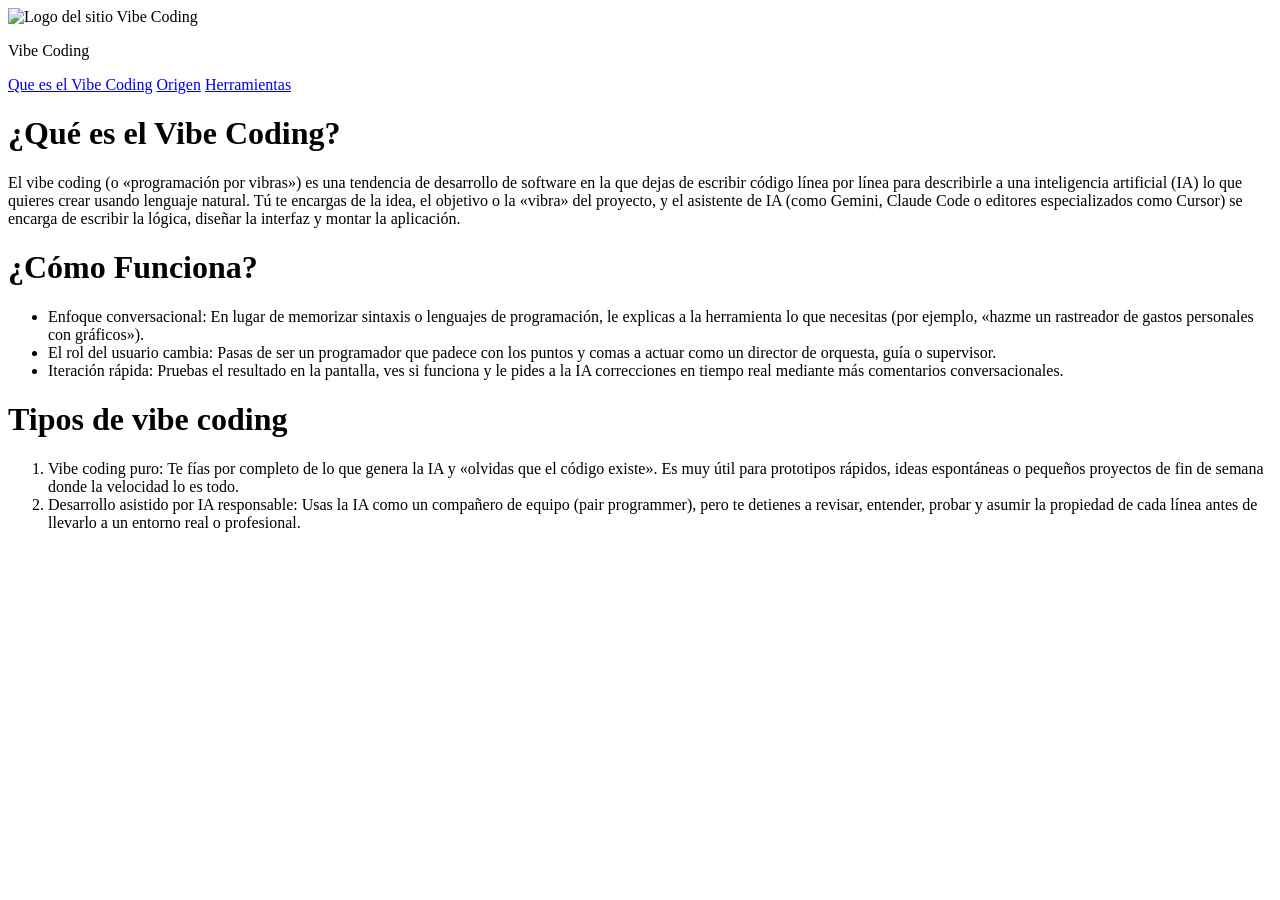
==== index.html @ e47ce8ad "Added: Informacion sobre vibe coding" ====
<!DOCTYPE html>
<html lang="es">
<head>
  <meta charset="UTF-8">
  <title>Vibe Coding</title>
    <link rel="stylesheet" href="css/style.css">
</head>
<body>
    <header class="encabezado">
    <img src="img/vibecode.png" alt="Logo del sitio Vibe Coding">
    <p class="sitio-titulo">Vibe Coding</p>
  </header>

    <nav>
        <a href="index.html">Que es el Vibe Coding</a>
        <a href="origen.html">Origen</a>
        <a href="herramientas.html">Herramientas</a>
  </nav>

  <h1>¿Qué es el Vibe Coding?</h1>
  <p>El vibe coding (o «programación por vibras») es una tendencia de desarrollo de software en la que dejas de escribir código línea por línea para describirle a una inteligencia artificial (IA) lo que quieres crear usando lenguaje natural.
  Tú te encargas de la idea, el objetivo o la «vibra» del proyecto, y el asistente de IA (como Gemini, Claude Code o editores especializados como Cursor) se encarga de escribir la lógica, diseñar la interfaz y montar la aplicación.</p>

  <h1>¿Cómo Funciona?</h1>
  <ul>
    <li>Enfoque conversacional: En lugar de memorizar sintaxis o lenguajes de programación, le explicas a la herramienta lo que necesitas (por ejemplo, «hazme un rastreador de gastos personales con gráficos»).</li>
    <li>El rol del usuario cambia: Pasas de ser un programador que padece con los puntos y comas a actuar como un director de orquesta, guía o supervisor.</li>
    <li>Iteración rápida: Pruebas el resultado en la pantalla, ves si funciona y le pides a la IA correcciones en tiempo real mediante más comentarios conversacionales.</li>
  </ul>

  <h1>Tipos de vibe coding</h1>
  <ol>
    <li>Vibe coding puro: Te fías por completo de lo que genera la IA y «olvidas que el código existe». Es muy útil para prototipos rápidos, ideas espontáneas o pequeños proyectos de fin de semana donde la velocidad lo es todo.</li>
    <li>Desarrollo asistido por IA responsable: Usas la IA como un compañero de equipo (pair programmer), pero te detienes a revisar, entender, probar y asumir la propiedad de cada línea antes de llevarlo a un entorno real o profesional.</li>
  </ol>

</body>
</html>
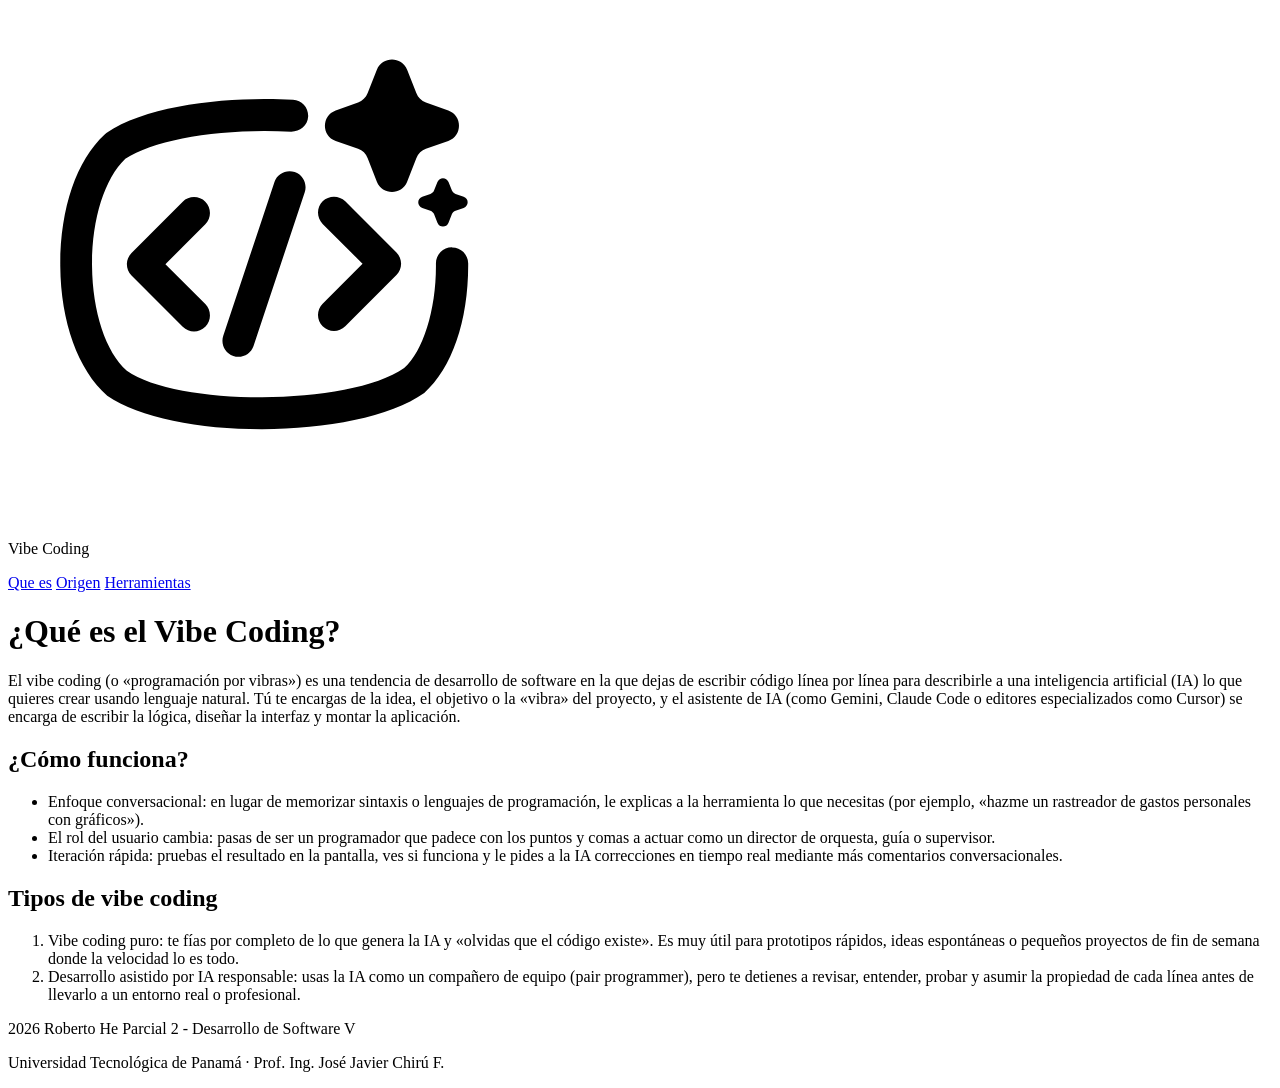
==== commit 167ca5f4: "Change: Added Encabezado y footer" ====
--- a/index.html
+++ b/index.html
@@ -2,37 +2,44 @@
 <html lang="es">
 <head>
   <meta charset="UTF-8">
-  <title>Vibe Coding</title>
-    <link rel="stylesheet" href="css/style.css">
+  <title>Vibe Coding | Qué es</title>
+  <link rel="stylesheet" href="css/style.css">
 </head>
 <body>
-    <header class="encabezado">
+
+  <header class="encabezado">
     <img src="img/vibecode.png" alt="Logo del sitio Vibe Coding">
     <p class="sitio-titulo">Vibe Coding</p>
   </header>
 
-    <nav>
-        <a href="index.html">Que es el Vibe Coding</a>
-        <a href="origen.html">Origen</a>
-        <a href="herramientas.html">Herramientas</a>
+  <nav class="navbar">
+    <a href="index.html" class="activo">Que es</a>
+    <a href="origen.html">Origen</a>
+    <a href="herramientas.html">Herramientas</a>
   </nav>
 
-  <h1>¿Qué es el Vibe Coding?</h1>
-  <p>El vibe coding (o «programación por vibras») es una tendencia de desarrollo de software en la que dejas de escribir código línea por línea para describirle a una inteligencia artificial (IA) lo que quieres crear usando lenguaje natural.
-  Tú te encargas de la idea, el objetivo o la «vibra» del proyecto, y el asistente de IA (como Gemini, Claude Code o editores especializados como Cursor) se encarga de escribir la lógica, diseñar la interfaz y montar la aplicación.</p>
+  <main>
+    <h1>¿Qué es el Vibe Coding?</h1>
+    <p>El vibe coding (o «programación por vibras») es una tendencia de desarrollo de software en la que dejas de escribir código línea por línea para describirle a una inteligencia artificial (IA) lo que quieres crear usando lenguaje natural.
+    Tú te encargas de la idea, el objetivo o la «vibra» del proyecto, y el asistente de IA (como Gemini, Claude Code o editores especializados como Cursor) se encarga de escribir la lógica, diseñar la interfaz y montar la aplicación.</p>
 
-  <h1>¿Cómo Funciona?</h1>
-  <ul>
-    <li>Enfoque conversacional: En lugar de memorizar sintaxis o lenguajes de programación, le explicas a la herramienta lo que necesitas (por ejemplo, «hazme un rastreador de gastos personales con gráficos»).</li>
-    <li>El rol del usuario cambia: Pasas de ser un programador que padece con los puntos y comas a actuar como un director de orquesta, guía o supervisor.</li>
-    <li>Iteración rápida: Pruebas el resultado en la pantalla, ves si funciona y le pides a la IA correcciones en tiempo real mediante más comentarios conversacionales.</li>
-  </ul>
+    <h2>¿Cómo funciona?</h2>
+    <ul>
+      <li>Enfoque conversacional: en lugar de memorizar sintaxis o lenguajes de programación, le explicas a la herramienta lo que necesitas (por ejemplo, «hazme un rastreador de gastos personales con gráficos»).</li>
+      <li>El rol del usuario cambia: pasas de ser un programador que padece con los puntos y comas a actuar como un director de orquesta, guía o supervisor.</li>
+      <li>Iteración rápida: pruebas el resultado en la pantalla, ves si funciona y le pides a la IA correcciones en tiempo real mediante más comentarios conversacionales.</li>
+    </ul>
 
-  <h1>Tipos de vibe coding</h1>
-  <ol>
-    <li>Vibe coding puro: Te fías por completo de lo que genera la IA y «olvidas que el código existe». Es muy útil para prototipos rápidos, ideas espontáneas o pequeños proyectos de fin de semana donde la velocidad lo es todo.</li>
-    <li>Desarrollo asistido por IA responsable: Usas la IA como un compañero de equipo (pair programmer), pero te detienes a revisar, entender, probar y asumir la propiedad de cada línea antes de llevarlo a un entorno real o profesional.</li>
-  </ol>
+    <h2>Tipos de vibe coding</h2>
+    <ol>
+      <li>Vibe coding puro: te fías por completo de lo que genera la IA y «olvidas que el código existe». Es muy útil para prototipos rápidos, ideas espontáneas o pequeños proyectos de fin de semana donde la velocidad lo es todo.</li>
+      <li>Desarrollo asistido por IA responsable: usas la IA como un compañero de equipo (pair programmer), pero te detienes a revisar, entender, probar y asumir la propiedad de cada línea antes de llevarlo a un entorno real o profesional.</li>
+    </ol>
+  </main>
 
+  <footer class="pie">
+    <p>2026 Roberto He Parcial 2 - Desarrollo de Software V</p>
+    <p>Universidad Tecnológica de Panamá · Prof. Ing. José Javier Chirú F.</p>
+  </footer>
 </body>
 </html>
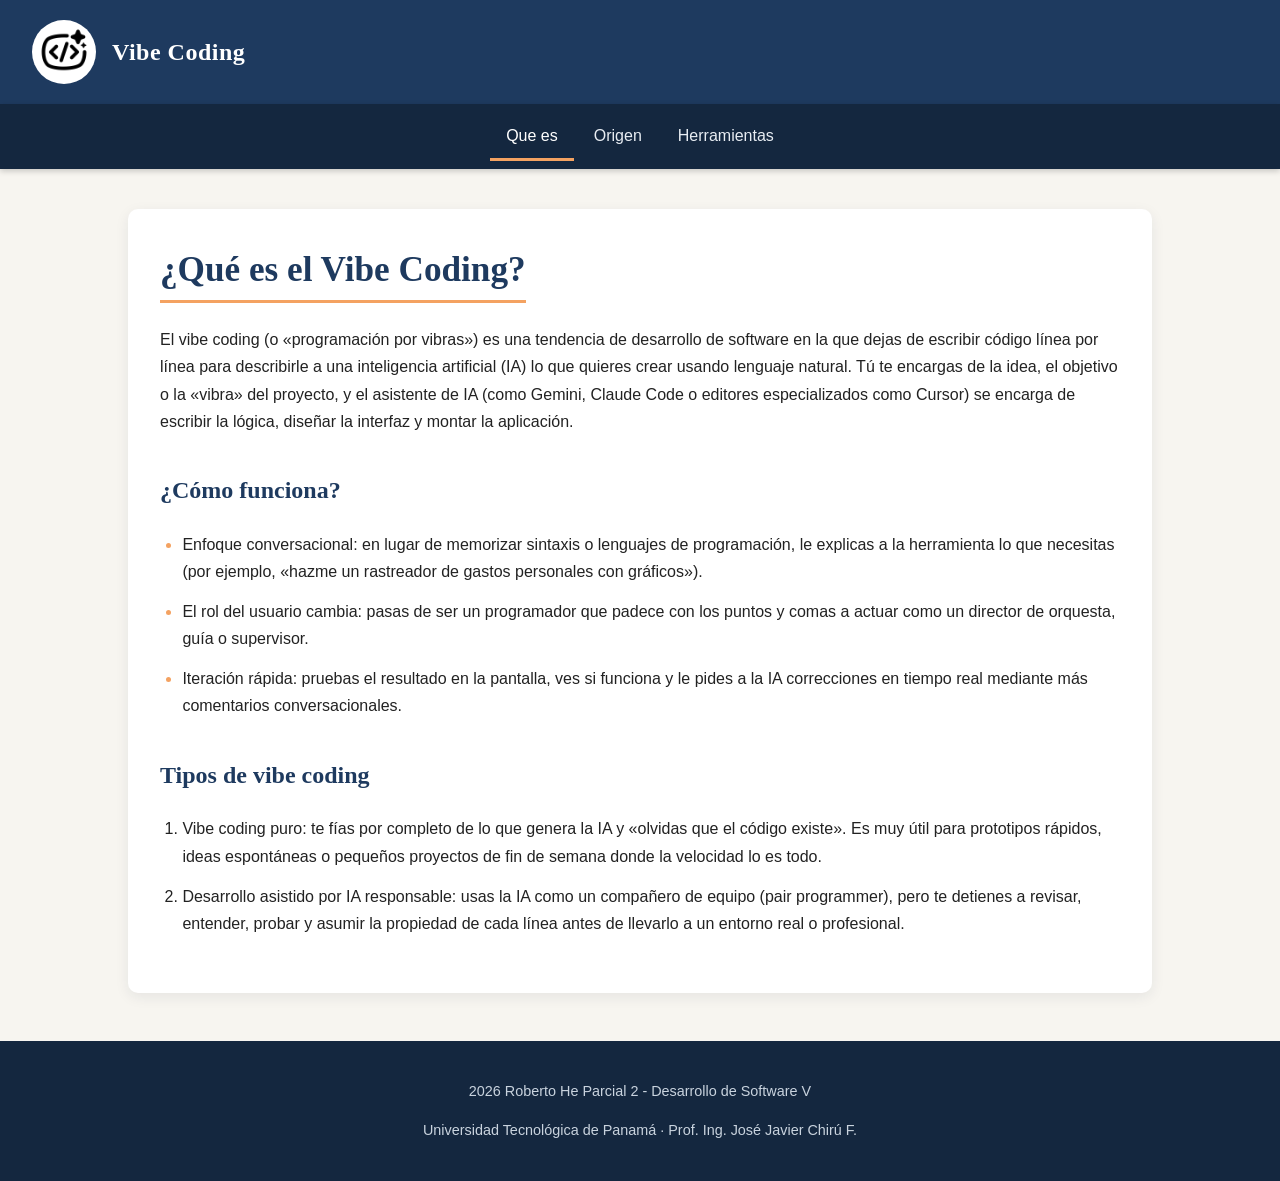
==== commit b877708d: "Change: Javascript en los html" ====
--- a/index.html
+++ b/index.html
@@ -41,5 +41,6 @@
     <p>2026 Roberto He Parcial 2 - Desarrollo de Software V</p>
     <p>Universidad Tecnológica de Panamá · Prof. Ing. José Javier Chirú F.</p>
   </footer>
+    <script src="js/script.js" defer></script>
 </body>
 </html>
--- a/css/style.css
+++ b/css/style.css
@@ -0,0 +1,222 @@
+html {
+  scroll-behavior: smooth;
+}
+
+body {
+  margin: 0;
+  font-family: 'Segoe UI', Roboto, Arial, sans-serif;
+  font-size: 1rem;
+  line-height: 1.7;
+  color: #222222;
+  background-color: #f7f5f0;
+}
+
+img {
+  max-width: 100%;
+  height: auto;
+  display: block;
+}
+
+a {
+  color: #1e3a5f;
+  text-decoration: none;
+}
+
+a:hover {
+  text-decoration: underline;
+}
+
+a:focus-visible,
+button:focus-visible {
+  outline: 3px solid #f4a261;
+  outline-offset: 3px;
+  border-radius: 4px;
+}
+
+.encabezado {
+  display: flex;
+  align-items: center;
+  gap: 1rem;
+  padding: 1.25rem 2rem;
+  background-color: #1e3a5f;
+  color: #ffffff;
+}
+
+.encabezado img {
+  width: 56px;
+  height: 56px;
+  object-fit: contain;
+  border-radius: 50%;
+  background-color: #ffffff;
+  padding: 4px;
+}
+
+.sitio-titulo {
+  margin: 0;
+  font-family: Georgia, 'Times New Roman', serif;
+  font-size: 1.5rem;
+  font-weight: bold;
+  letter-spacing: 0.5px;
+}
+
+.menu-toggle {
+  display: none;
+  width: 100%;
+  padding: 0.75rem 1rem;
+  background-color: #14273f;
+  color: #ffffff;
+  border: none;
+  border-top: 1px solid rgba(255, 255, 255, 0.1);
+  font-size: 1.05rem;
+  font-weight: 600;
+  cursor: pointer;
+  text-align: center;
+}
+
+.navbar {
+  position: sticky;
+  top: 0;
+  z-index: 100;
+  display: flex;
+  flex-wrap: wrap;
+  justify-content: center;
+  gap: 0.25rem;
+  padding: 0.5rem 1rem;
+  background-color: #14273f;
+  box-shadow: 0 2px 6px rgba(0, 0, 0, 0.2);
+}
+
+.navbar a {
+  padding: 0.6rem 1rem;
+  color: #e8edf3;
+  font-weight: 500;
+  border-bottom: 3px solid transparent;
+  transition: background-color 0.2s ease, border-color 0.2s ease;
+}
+
+.navbar a:hover {
+  text-decoration: none;
+  background-color: rgba(255, 255, 255, 0.08);
+}
+
+.navbar a.activo {
+  color: #ffffff;
+  border-bottom-color: #f4a261;
+}
+
+main {
+  max-width: 960px;
+  margin: 2.5rem auto;
+  padding: 2.5rem 2rem;
+  background-color: #ffffff;
+  border-radius: 10px;
+  box-shadow: 0 4px 14px rgba(20, 39, 63, 0.08);
+}
+
+main h1 {
+  margin-top: 0;
+  font-family: Georgia, 'Times New Roman', serif;
+  font-size: 2.2rem;
+  color: #1e3a5f;
+  line-height: 1.2;
+  padding-bottom: 0.5rem;
+  border-bottom: 3px solid #f4a261;
+  display: inline-block;
+}
+
+main h2 {
+  margin-top: 2.2rem;
+  font-family: Georgia, 'Times New Roman', serif;
+  font-size: 1.5rem;
+  color: #1e3a5f;
+}
+
+main h3 {
+  font-size: 1.2rem;
+  color: #1e3a5f;
+}
+
+main p {
+  margin: 0 0 1rem;
+  color: #222222;
+}
+
+main ul,
+main ol {
+  padding-left: 1.4rem;
+}
+
+main li {
+  margin-bottom: 0.8rem;
+}
+
+main ul li::marker {
+  color: #f4a261;
+}
+
+.acordeon {
+  cursor: pointer;
+  user-select: none;
+  display: flex;
+  align-items: center;
+  justify-content: space-between;
+}
+
+.acordeon::after {
+  content: ' ▾';
+  font-size: 0.8em;
+  color: #f4a261;
+  margin-left: 0.5rem;
+}
+
+.acordeon[aria-expanded="false"]::after {
+  content: ' ▸';
+}
+
+/* Panel de sección ocultable */
+.panel-seccion {
+  transition: all 0.3s ease;
+}
+
+.panel-seccion.oculto {
+  display: none;
+}
+
+
+.volver-arriba {
+  position: fixed;
+  right: 1.5rem;
+  bottom: 1.5rem;
+  width: 48px;
+  height: 48px;
+  border: none;
+  border-radius: 50%;
+  background-color: #f4a261;
+  color: #14273f;
+  font-size: 1.4rem;
+  font-weight: bold;
+  cursor: pointer;
+  opacity: 0;
+  pointer-events: none;
+  box-shadow: 0 4px 10px rgba(0, 0, 0, 0.15);
+  transition: opacity 0.3s ease, transform 0.2s ease;
+  z-index: 99;
+}
+
+.volver-arriba:hover {
+  transform: translateY(-3px);
+}
+
+.volver-arriba.visible {
+  opacity: 1;
+  pointer-events: auto;
+}
+
+.pie {
+  margin-top: 3rem;
+  padding: 1.5rem 2rem;
+  text-align: center;
+  background-color: #14273f;
+  color: #c9d3de;
+  font-size: 0.9rem;
+}
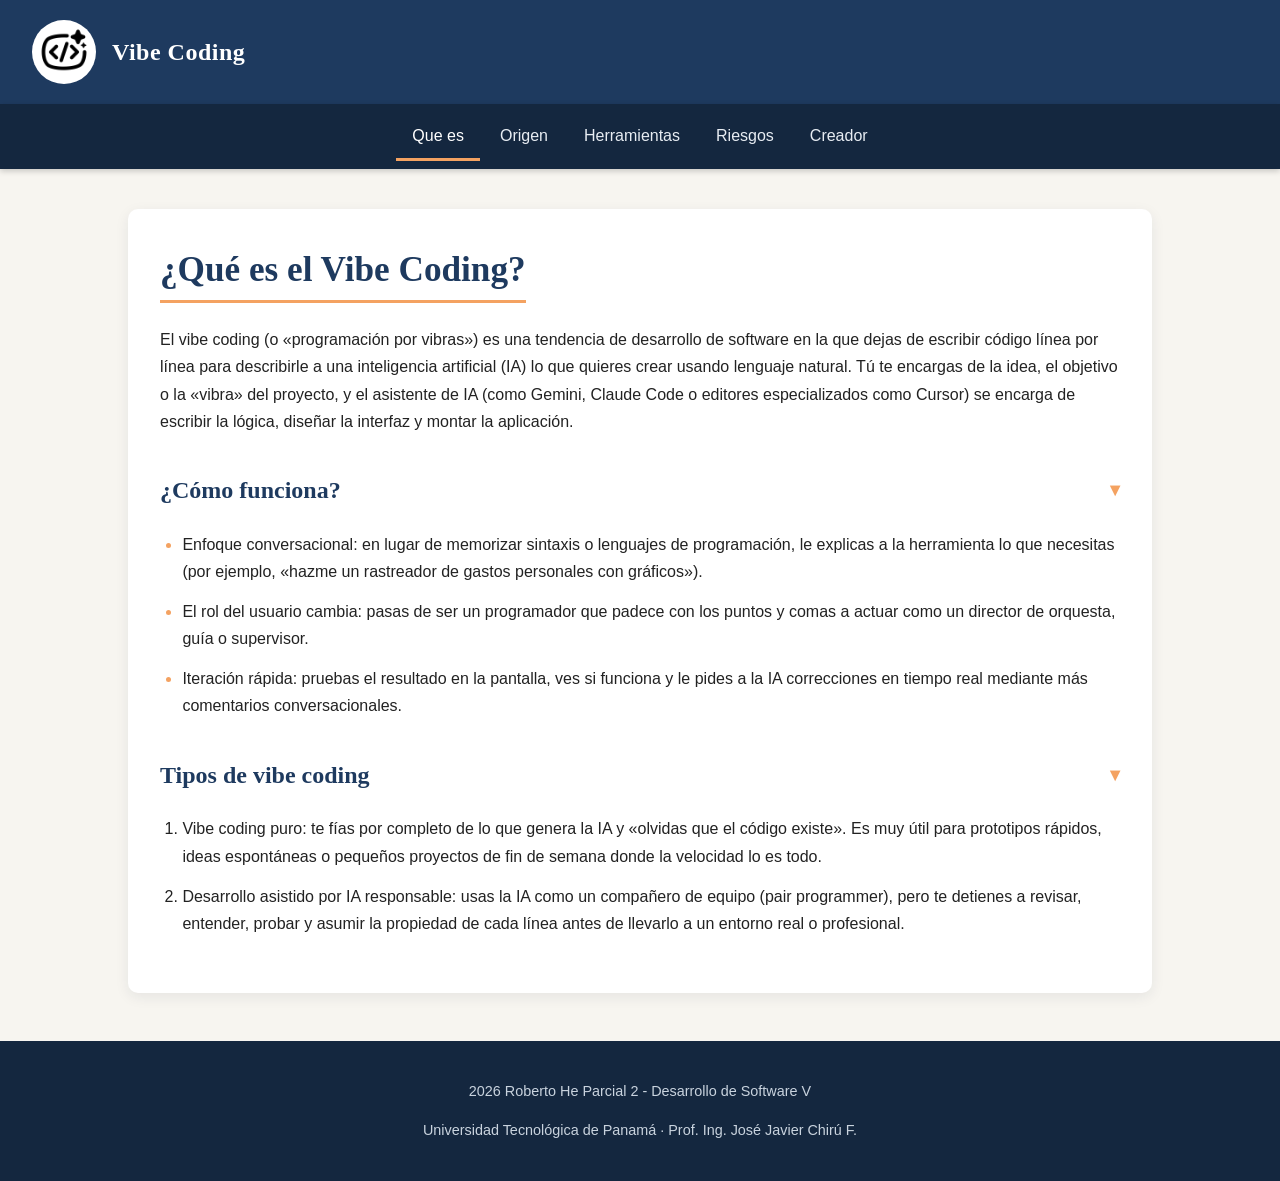
==== commit 09697208: "Change: creador en el nav bar" ====
--- a/index.html
+++ b/index.html
@@ -16,6 +16,8 @@
     <a href="index.html" class="activo">Que es</a>
     <a href="origen.html">Origen</a>
     <a href="herramientas.html">Herramientas</a>
+    <a href="riesgos.html">Riesgos</a>
+    <a href="creador.html">Creador</a>
   </nav>
 
   <main>
--- a/css/style.css
+++ b/css/style.css
@@ -219,4 +219,29 @@
   background-color: #14273f;
   color: #c9d3de;
   font-size: 0.9rem;
+}
+
+.creador {
+  display: flex;
+  flex-wrap: wrap;
+  gap: 2rem;
+  align-items: center;
+  margin-bottom: 2rem;
+}
+
+.foto-creador {
+  width: 180px;
+  height: 180px;
+  object-fit: cover;
+  border-radius: 50%;
+  border: 4px solid #f4a261;
+}
+
+.creador-info {
+  flex: 1;
+  min-width: 220px;
+}
+
+.creador-info h2 {
+  margin-top: 0;
 }
